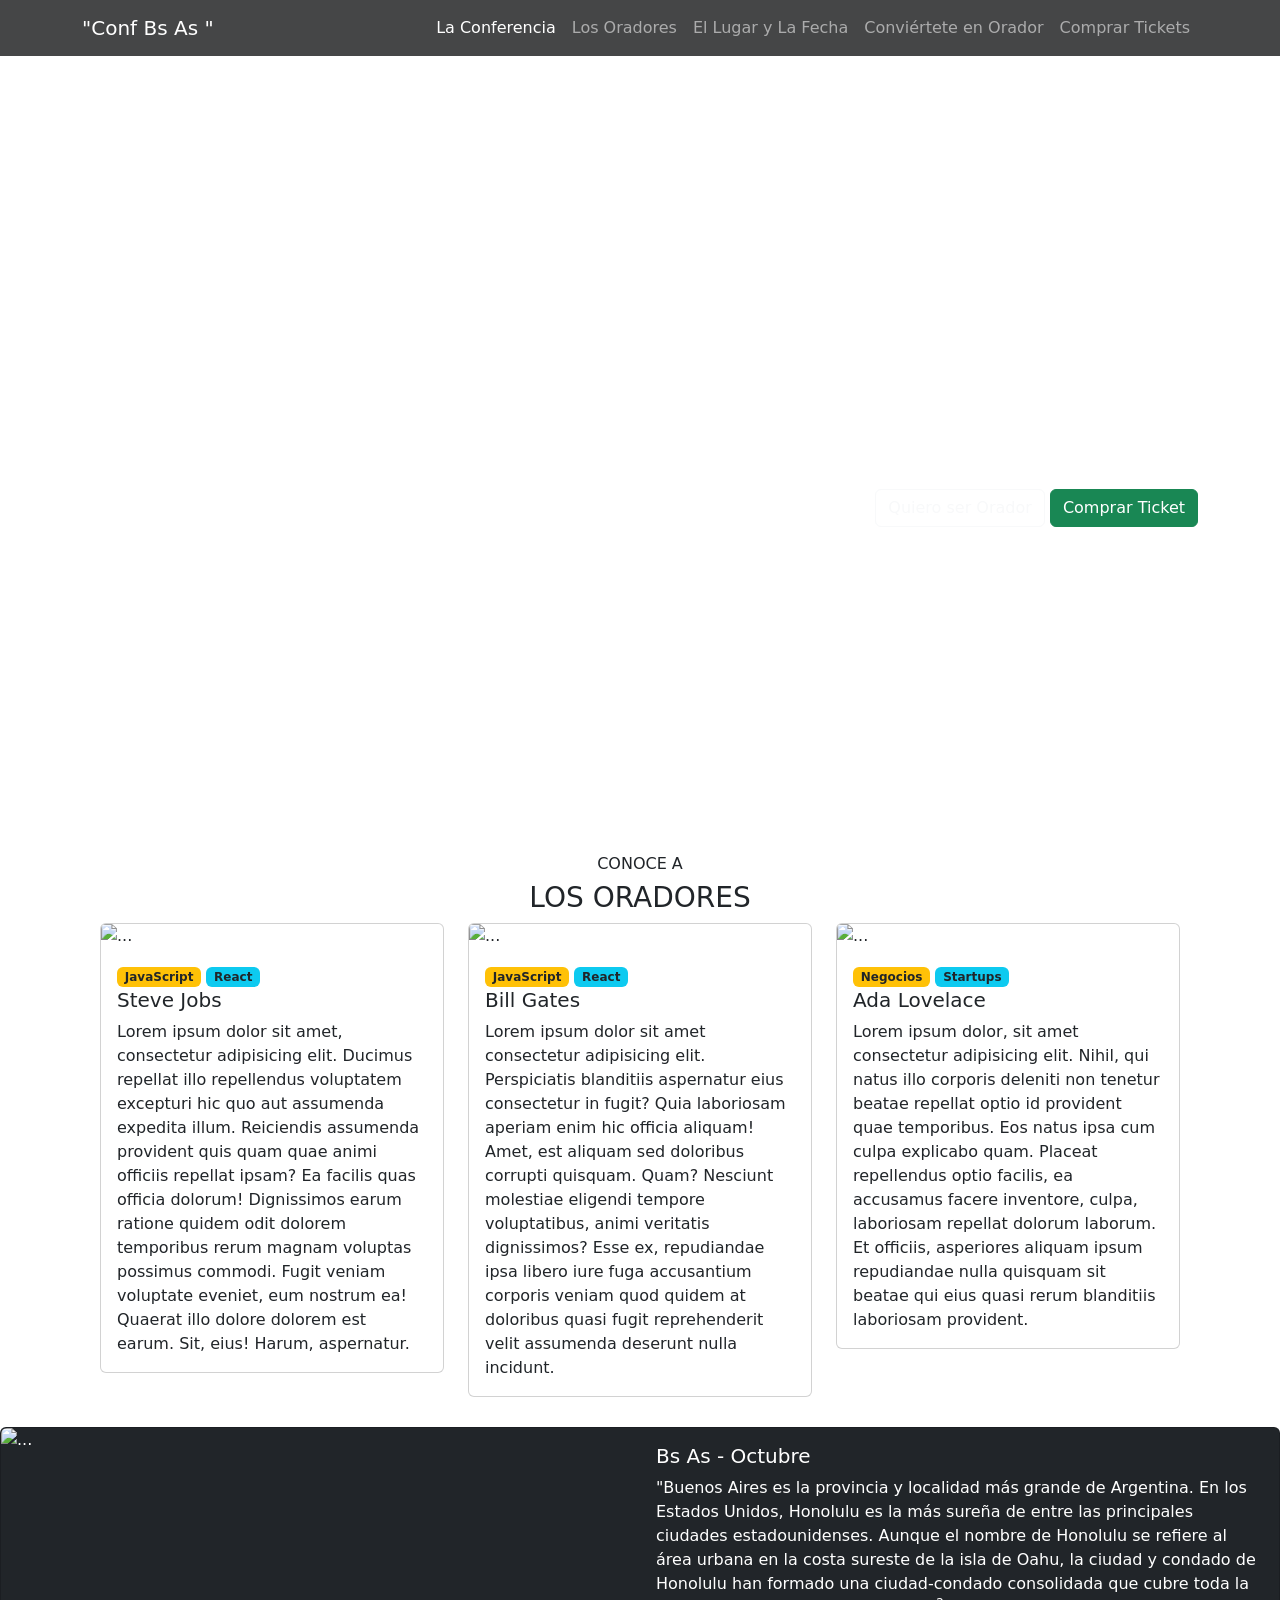
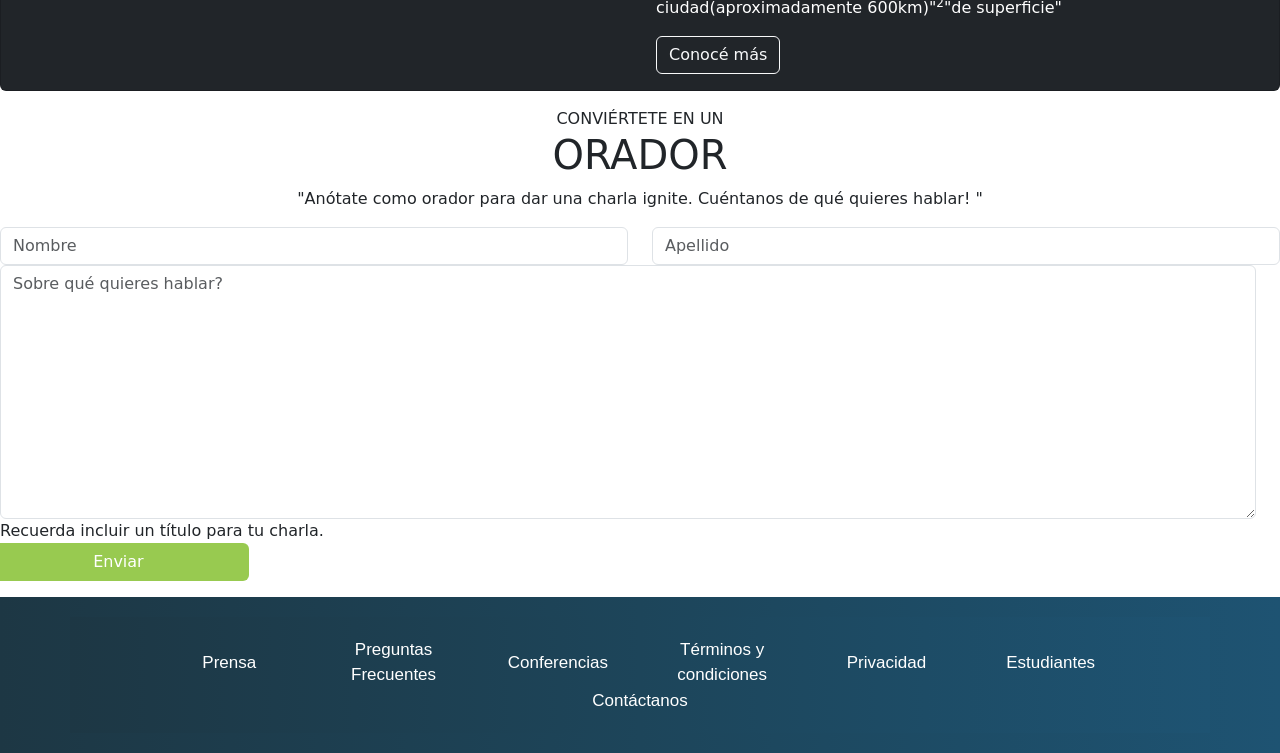
==== index.html @ 5589aa28 "Initial commit" ====
<!DOCTYPE html>
<g="es">
  <head>
    <meta charset="UTF-8" />
    <meta http-equiv="X-UA-Compatible" content="IE=edge" />
    <meta name="viewport" content="width=device-width, initial-scale=1.0" />
    <title>Proyector Integrador Front | Hsin Yu Lin </title>
    <link rel="shortcut icon" href="./images/fabicon.ico" type="image/x-icon">
    <title>Conferencia Buenos Aires</title>
       <link
      href="https://cdn.jsdelivr.net/npm/bootstrap@5.2.3/dist/css/bootstrap.min.css"
      rel="stylesheet" integrity="sha384-rbsA2VBKQhggwzxH7pPCaAqO46MgnOM80zW1RWuH61DGLwZJEdK2Kadq2F9CUG65"
      crossorigin="anonymous"
    />
    <link rel="stylesheet" href="./styles.css" />
    <style type="text/css" id="operaUserStyle"></style>
    
  </head>
 <body>
  <header>
    <nav class="navbar fixed-top navbar-expand-lg navbar-dark" style="background-color: #454647;">
    <div class="container">
      <a class="navbar-brand" href="#">
        <img src="./images/codoacodo.png" alt width="100" height style="vertical-align: middle">"Conf Bs As "
      </a>
      <button class="navbar-toggler" type="button" data-bs-toggle="collapse" data-bs-target="#navbarNav" aria-controls="navbarNav" aria-expanded="false" aria-label="Toggle navigation">
        <span class="navbar-toggler-icon"></span>
      </button>
    <div class="collapse navbar-collapse flex-row-reverse" id="navbarNav">
      <ul class="navbar-nav">
        <li class="nav-item">
          <a class="nav-link active" aria-current="page" href="#">La Conferencia</a>
        </li>
        <li class="nav-item">
          <a class="nav-link" href="#">Los Oradores</a>
        </li>
        <li class="nav-item">
          <a class="nav-link" href="#">El Lugar y La Fecha</a>
        </li>
        <li class="nav-item">
          <a class="nav-link" href="#">Conviértete en Orador</a>
        </li>
        <li class="nav-item">
          <a class="nav-link" href="#">Comprar Tickets</a>
        </li>
      </ul>
    </div>
    </div>
    </nav>
  </header>
  <main>
  <div class="banner text-white" style="text-align: right">
    :before
    <div class="container" style=" 
    display: flex; 
    justify-content: flex-end; 
    align-items: center;
    height: 800px; 
    background-image: url(./images/ba1.jpg);">
       <div class="banner-info col-6">
      <h5>Conf Bs As</h5>
      <p> "Llega por primera vez a Buenos Aires, Argentina. Un evento para compartir con nuestra comunidad el conocimiento y experiencia de los expertos que están creando el futuro de Internet. Ven a conocer a los miembros del evento, a otros estudiantes de Codo a Codo y los oradores de primer nivel que tenemos para ti. Te esperamos!"</p>
      <a href="#" class="btn btn-outline-light">Quiero ser Orador</a>
      <a href="#" class="btn btn-success">Comprar Ticket</a>
   </div>
  </div>
  </div>
  <div class="oradores" style="margin: 30px; margin-left: 100px; margin-right: 100px">
  <h6 class="text-center">CONOCE A</h6>
  <h3 class="text-center">LOS ORADORES</h3>
  <div class="row" style="display: flex; justify-content: space-evenly;">
  <div class="col-sm-4">
    <div class="card">
      <img src="./images/steve.jpg" class="card-img-top" alt="...">
      <div class="card-body">
        <span class="badge bg-warning text-dark">JavaScript</span>
        <span class="badge bg-info text-dark">React</span>
        <h5 class="card-title">Steve Jobs</h5>
        <p class="card-text">Lorem ipsum dolor sit amet, consectetur adipisicing elit. Ducimus repellat illo repellendus voluptatem excepturi hic quo aut assumenda expedita illum. Reiciendis assumenda provident quis quam quae animi officiis repellat ipsam?
        Ea facilis quas officia dolorum! Dignissimos earum ratione quidem odit dolorem temporibus rerum magnam voluptas possimus commodi. Fugit veniam voluptate eveniet, eum nostrum ea! Quaerat illo dolore dolorem est earum.
        Sit, eius! Harum, aspernatur.</p>
      </div>
      </div>
    </div>
    <div class="col-sm-4">
      <div class="card">
        <img src="./images/bill.jpg" class="card-img-top" alt="...">
        <div class="card-body">
          <span class="badge bg-warning text-dark">JavaScript</span>
          <span class="badge bg-info text-dark">React</span>
          <h5 class="card-title">Bill Gates</h5>
          <p class="card-text">Lorem ipsum dolor sit amet consectetur adipisicing elit. Perspiciatis blanditiis aspernatur eius consectetur in fugit? Quia laboriosam aperiam enim hic officia aliquam! Amet, est aliquam sed doloribus corrupti quisquam. Quam?
          Nesciunt molestiae eligendi tempore voluptatibus, animi veritatis dignissimos? Esse ex, repudiandae ipsa libero iure fuga accusantium corporis veniam quod quidem at doloribus quasi fugit reprehenderit velit assumenda deserunt nulla incidunt.</p>
        </div>
      </div>
    </div>
    <div class="col-sm-4">
      <div class="card">
        <img src="./images/ada.jpeg" class="card-img-top" alt="...">
        <div class="card-body">
          <span class="badge bg-warning text-dark">Negocios</span>
          <span class="badge bg-info text-dark">Startups</span>
          <h5 class="card-title">Ada Lovelace</h5>
          <p class="card-text">Lorem ipsum dolor, sit amet consectetur adipisicing elit. Nihil, qui natus illo corporis deleniti non tenetur beatae repellat optio id provident quae temporibus. Eos natus ipsa cum culpa explicabo quam.
          Placeat repellendus optio facilis, ea accusamus facere inventore, culpa, laboriosam repellat dolorum laborum. Et officiis, asperiores aliquam ipsum repudiandae nulla quisquam sit beatae qui eius quasi rerum blanditiis laboriosam provident.</p>
        </div>
      </div>
    </div>
  </div>
  </div>
  <div class="conoce-mas">
    <div class="card bg-dark text-white mb-3">
      <div class="row g-0">
        <div class="col-md-6">
          <div id="carouselExampleSlidesOnly" class="carousel slide" data-bs-ride="carousel">
            <div class="carousel-inner">
              <div class="carousel-item active">
                <img src="./images/honolulu.jpg" class="img-fluid rounded-start" alt="...">
              </div>
               <!--   <div class="carousel-item">
                <img src="images/ba2.jpg" class="d-block w-100" alt="...">
              </div>
              <div class="carousel-item">
                <img src="images/ba3.jpg" class="d-block w-100" alt="...">
              </div>-->
            </div>
          </div> 
        </div>
        <div class="col-md-6">
          <div class="card-body">
            <h5 class="card-title">Bs As - Octubre</h5>
            <p class="card-text">"Buenos Aires es la provincia y localidad más grande de Argentina. En los Estados Unidos, Honolulu es la más sureña de entre las principales ciudades estadounidenses. Aunque el nombre de Honolulu se refiere al área urbana en la costa sureste de la isla de Oahu, la ciudad y condado de Honolulu han formado una ciudad-condado consolidada que cubre toda la ciudad(aproximadamente 600km)"<sup>2</sup>"de superficie"</p>
          
          <a href="#" class="btn btn-outline-light">Conocé más</a>
          </div>
      </div>
    </div>
  </div>
  </div>
</main>
<div class="formulario">
</div>
<div class="container">
</div>
<div style="text-align: center;">
</body>
<span>CONVIÉRTETE EN UN</span>
<h1>ORADOR</h1>
<p>"Anótate como orador para dar una charla ignite. Cuéntanos de qué quieres hablar! "</p>
</div>
<form>
<div class="row mb-12" >
<div class="col col-sm-6">
  <input type="text" class="form-control" placeholder="Nombre" aria-label="Nombre">
  </div> 
  <div class="col col-sm-6">
    <input type="text" class="form-control" placeholder="Apellido" aria-label="Apellido">
  </div>  
  <div class="row mb-6">
    <div class="col">
      <textarea class="form-control" placeholder="Sobre qué quieres hablar?" aria-label="Sobre qué quieres hablar?" cols="30" rows="10"></textarea>
     <span>Recuerda incluir un título para tu charla.</span>
    </div>
  </div>
  <button type="submit" class="btn mb-3" style="width: 20%; background-color:  #98ca50; color: white">Enviar</button>
</form>
</div>
</div>
</main>
 <footer class="footer">
        <div class="footer">
          <a class="footerAnclas" href="./pages/404.html">Prensa</a>
          <a class="footerAnclas" href="./pages/404.html">Preguntas Frecuentes</a>
            <a class="footerAnclas" href="./pages/404.html">Conferencias</a>
            <a class="footerAnclas" href="./pages/404.html">Términos y condiciones</a>
            <a class="footerAnclas" href="./pages/404.html">Privacidad</a>
            <a class="footerAnclas" href="./pages/404.html">Estudiantes</a>
            <a class="footerAnclas" href="./pages/404.html">Contáctanos</a>
        </div>
  
    </footer>
 <!-- <footer>
  <nav class="navbar navbar-expand-lg navbar-dark" style="background-color: #454647;">
    <div class="container">
      <ul class="navbar-nav" style="justify-content: space-between; width: 100%;">
      <li class="nav-item">
        <a class="nav-link" href="#">Preguntas Frecuentes</a>
      </li>
      <li class="nav-item">
        <a class="nav-link" href="#">Contáctanos</a>
      </li>
      <li class="nav-item">
        <a class="nav-link" href="#">Prensa</a>
      </li>
      <li class="nav-item">
        <a class="nav-link" href="#">Conferencias</a>
      </li>
      <li class="nav-item">
        <a class="nav-link" href="#">Términos y Condiciones</a>
      </li>
      <li class="nav-item">
        <a class="nav-link" href="#">Privacidad</a>
      </li>
      <li class="nav-item">
        <a class="nav-link" href="#">Estudiantes</a>
      </li>
      </ul>
    </div>
  </nav>
</footer>
-->
    <!--wow.js-->
    <script src="js/wow.min.js"></script>
    <script>
      new WOW().init();
    </script>
    <!--bootstrap-->
    <script
      src="https://cdn.jsdelivr.net/npm/bootstrap@5.2.3/dist/js/bootstrap.bundle.min.js"
      integrity="sha384-kenU1KFdBIe4zVF0s0G1M5b4hcpxyD9F7jL+jjXkk+Q2h455rYXK/7HAuoJl+0I4"
      crossorigin="anonymous"
    ></script>

  </body>
</html>
---- styles.css ----
.container1{
  margin-right: inherit;
  position:relative;

}

.text{
  position:absolute;
  top: 0;
  left: 0;
  z-index: 1;
}
.carrousel{
  position: relative;
  z-index: 0;
}
.main{
  background-image:"./images.fondo.jpg";
}
.navbar-toggler {
 background-color: white;
}
/* ---------------------------------------- */
/*            Tarjetas-Boton                */
/* ---------------------------------------- */

.borde-color-azul {
  cursor:pointer;
  margin: 10px;
  padding-top: 10px;
  border-color: rgb(63, 128, 220);
  box-shadow: 2px 2px 5px  rgb(63, 128, 220);
}

.borde-color-naranja{
  cursor:pointer;
  margin: 10px;
  padding-top: 10px;
  border-color: orange;
  box-shadow: 2px 2px 5px orange;
} 


/* ---------------------------------------- */
/*              Formulario                  */
/* ---------------------------------------- */

/* Botones */
.btnForm {
  /*margin-inline: 1px;*/
  background-color: rgb(121, 184, 26);
  border-color: rgb(121, 184, 26);
}

.btn:hover {
  color: var(--bs-btn-hover-color);
  background-color:  rgb(92, 140, 20);
  border-color: rgb(92, 140, 20);
}


.footer{ 

  display: flex;
  flex-wrap: wrap;
  flex-direction: row;
  justify-content: space-evenly;
  align-items: center;
  text-align: center;
  padding: 20px 70px 20px 70px;
  background-image: linear-gradient(to right, #1d3744, #1d3e4f, #1d455a, #1d4c66, #1e5372);
}
.footer a{
  width: 150px;
  text-decoration: none;
  color:white;
  font-family: 'Noto Sans Shavian', sans-serif;
  font-size: 17px;
  
}
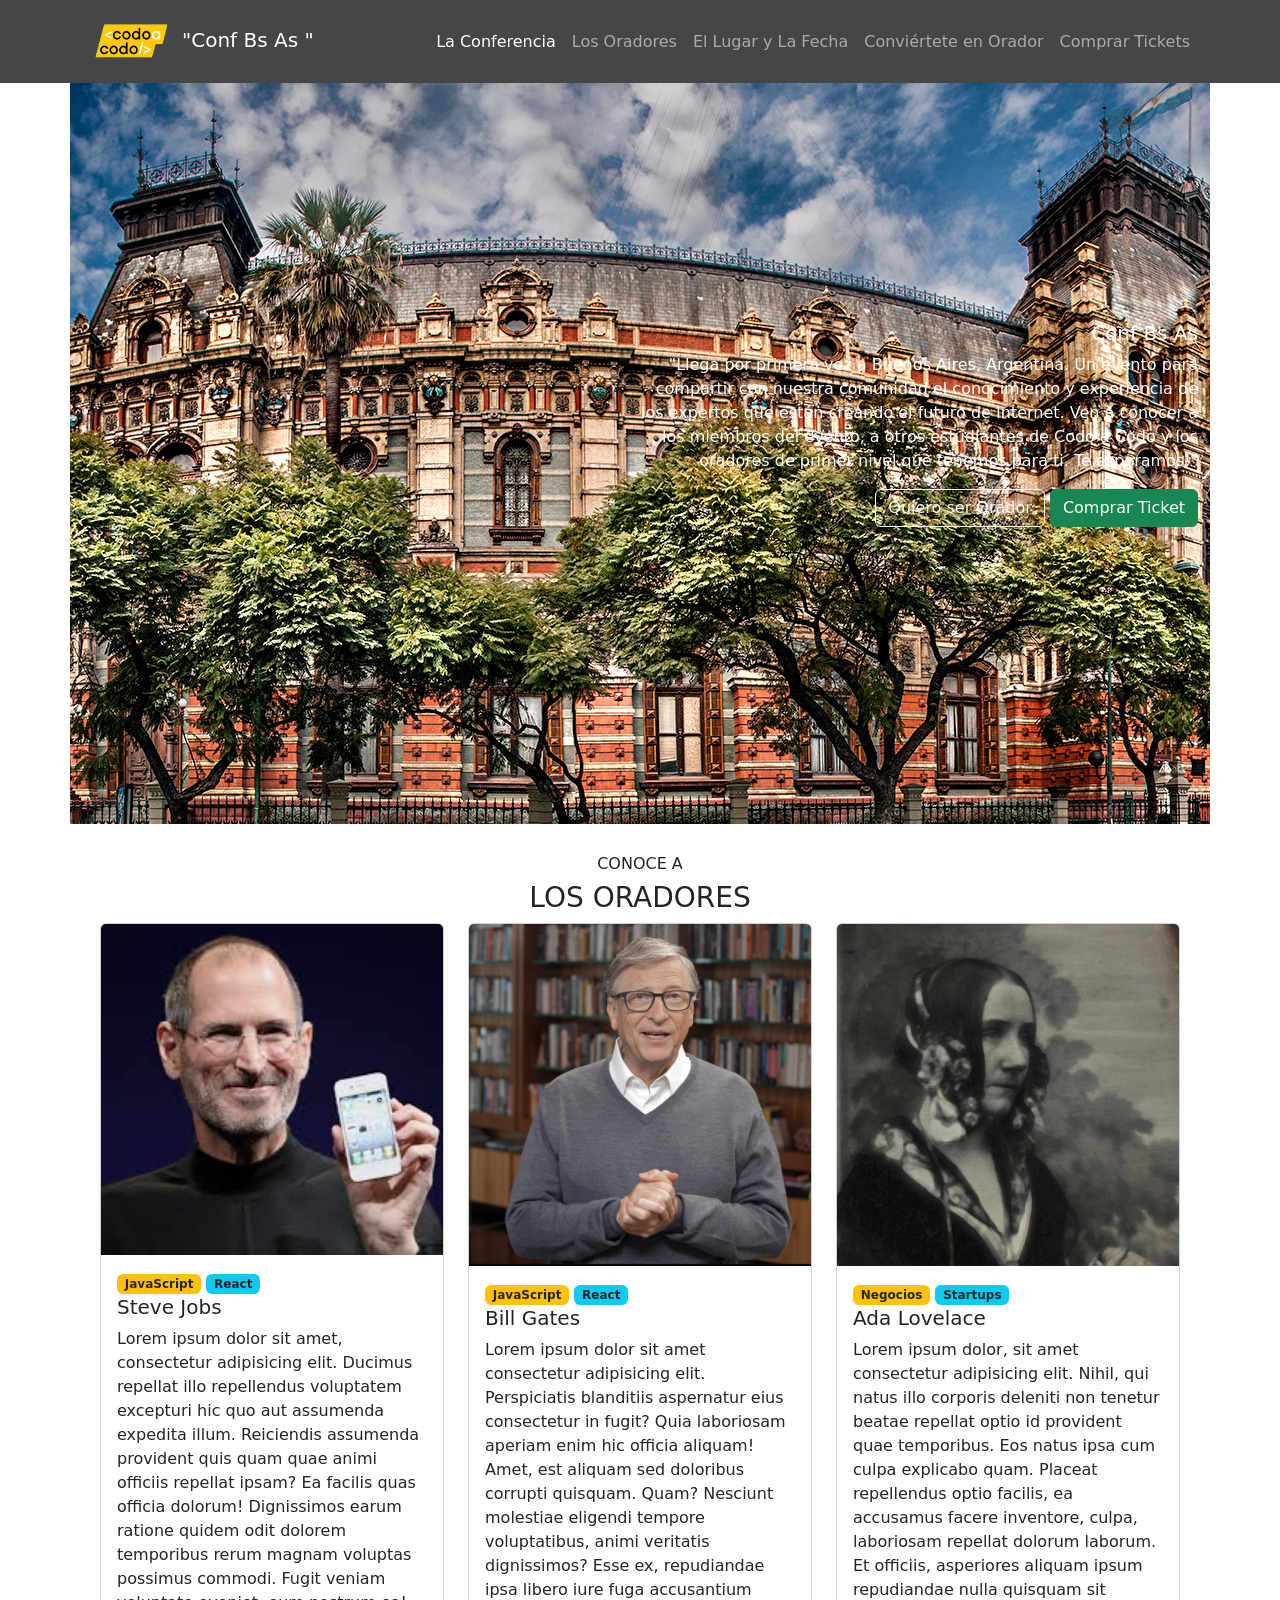
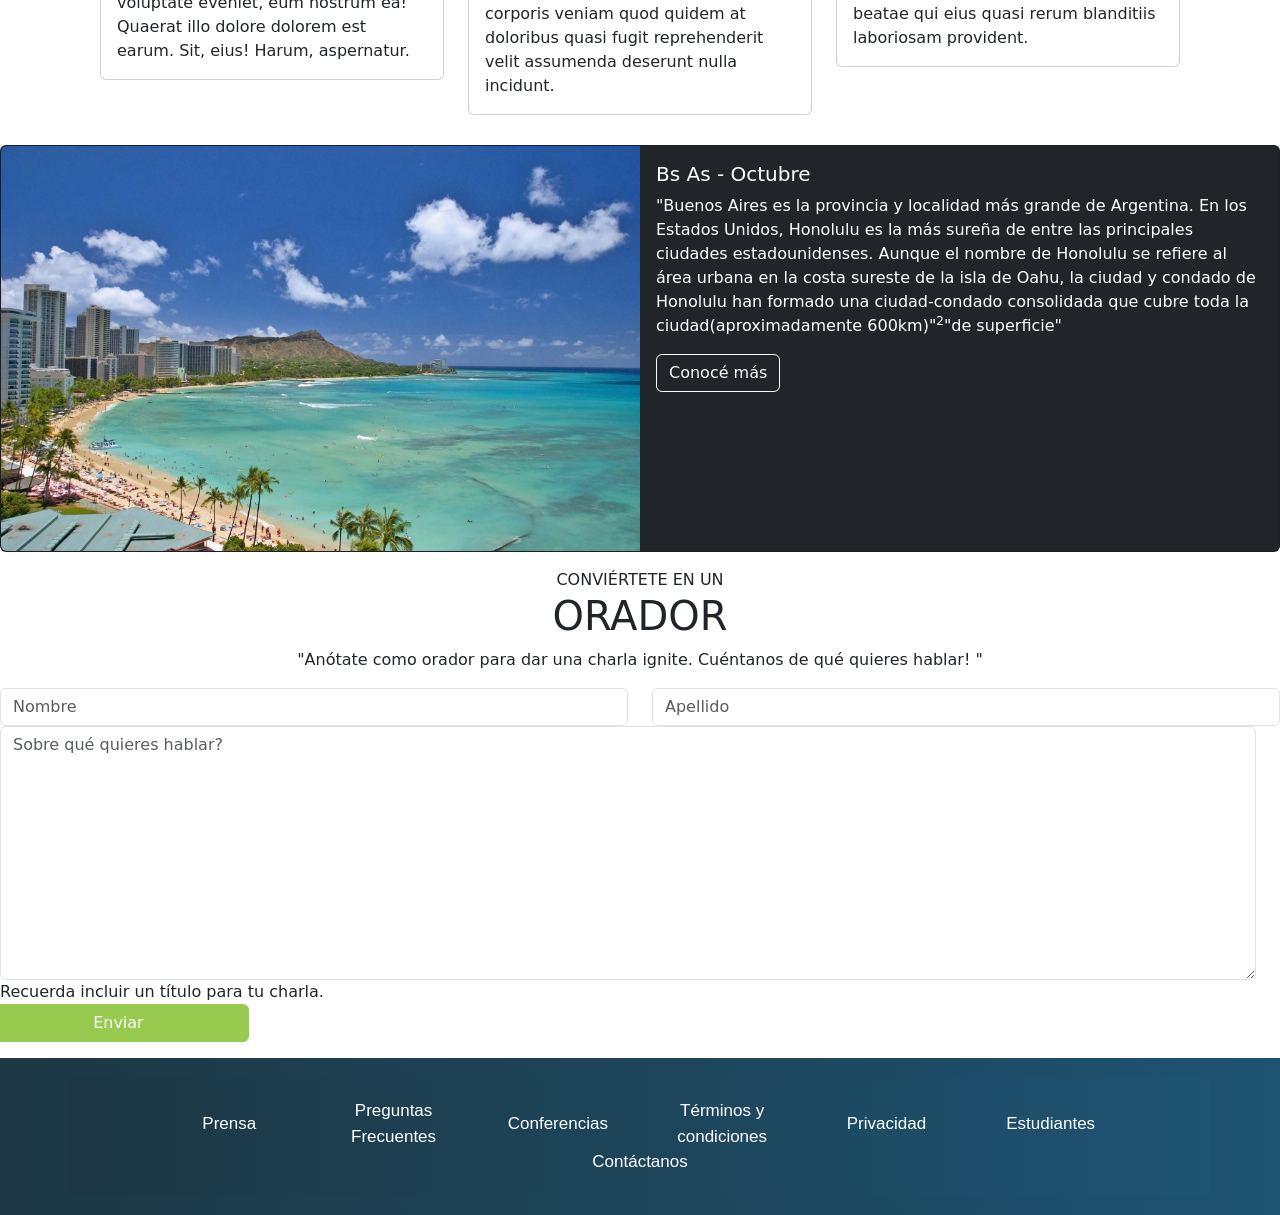
==== commit 6f0059f9: "Add files via upload" ====
--- a/index.html
+++ b/index.html
@@ -41,7 +41,7 @@
           <a class="nav-link" href="#">Conviértete en Orador</a>
         </li>
         <li class="nav-item">
-          <a class="nav-link" href="#">Comprar Tickets</a>
+          <a class="nav-link" href="./pages/comprar-tickets.html">Comprar Tickets</a>
         </li>
       </ul>
     </div>
